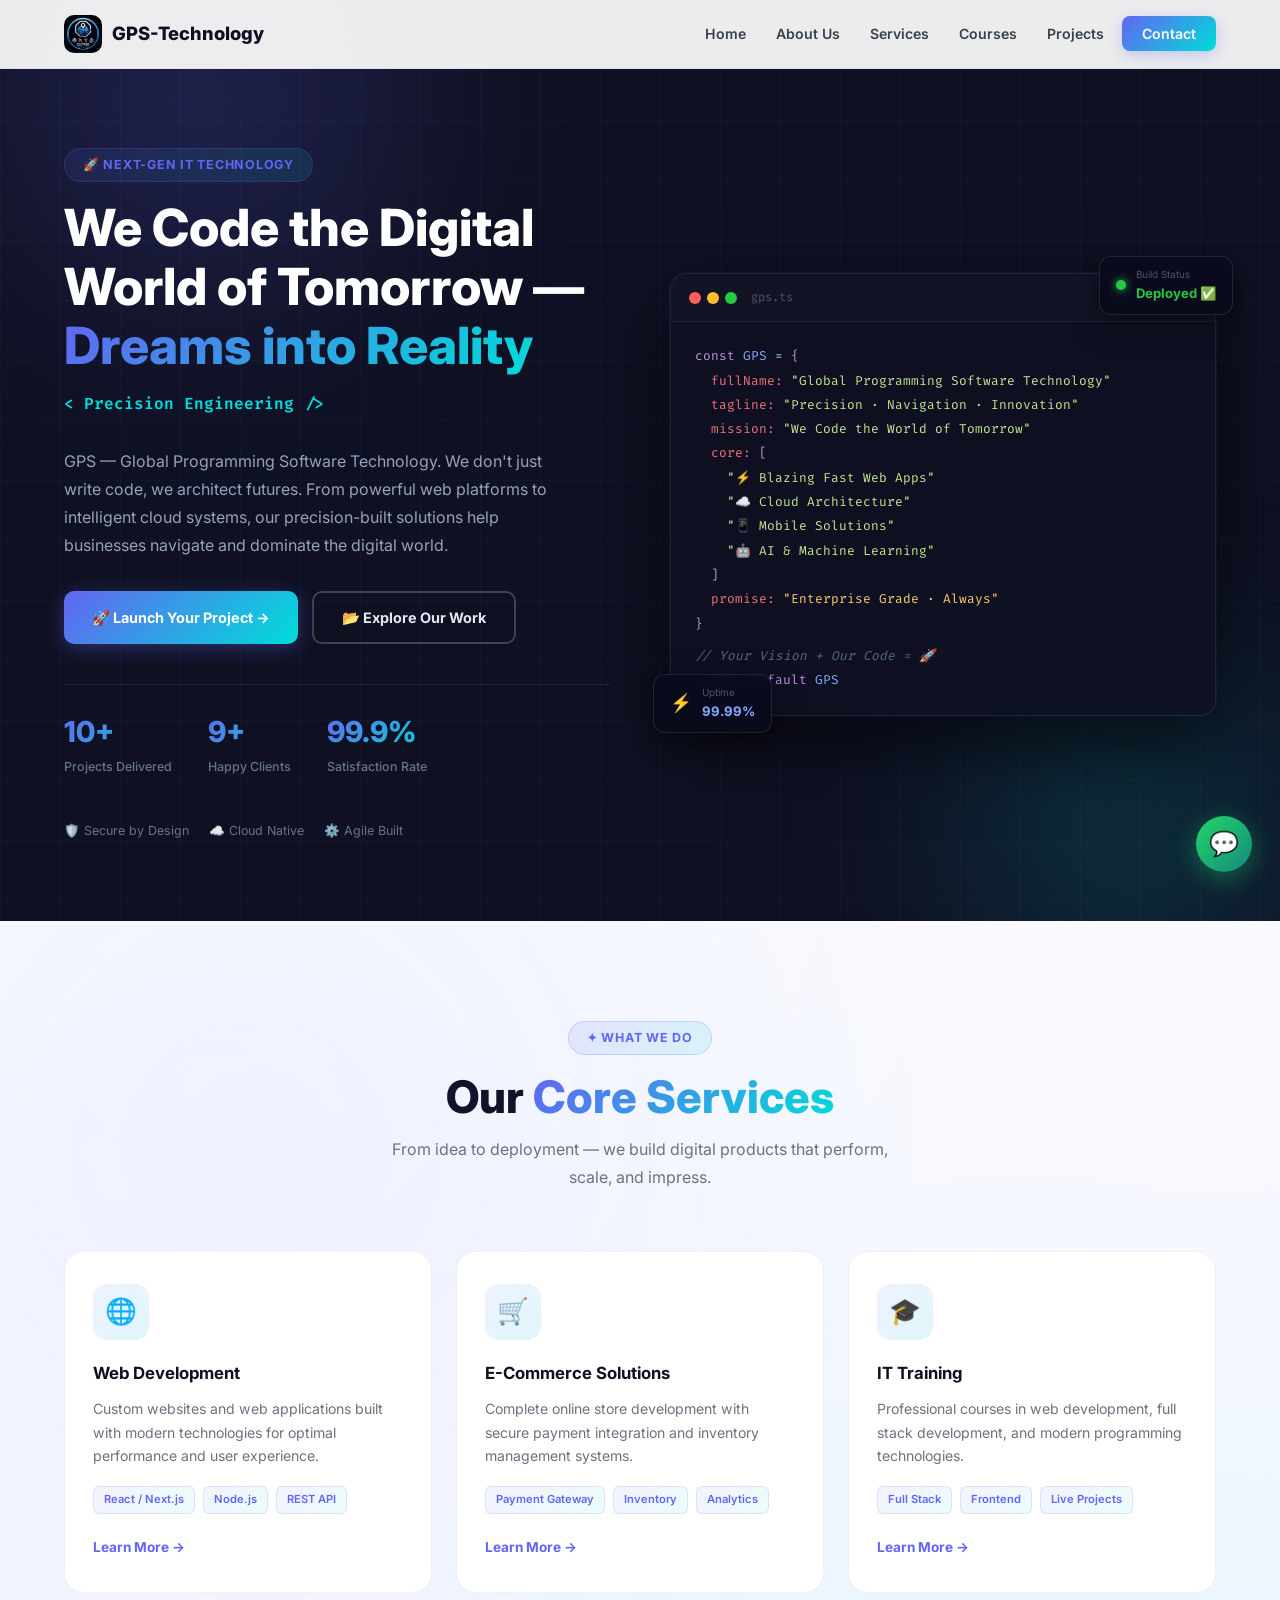
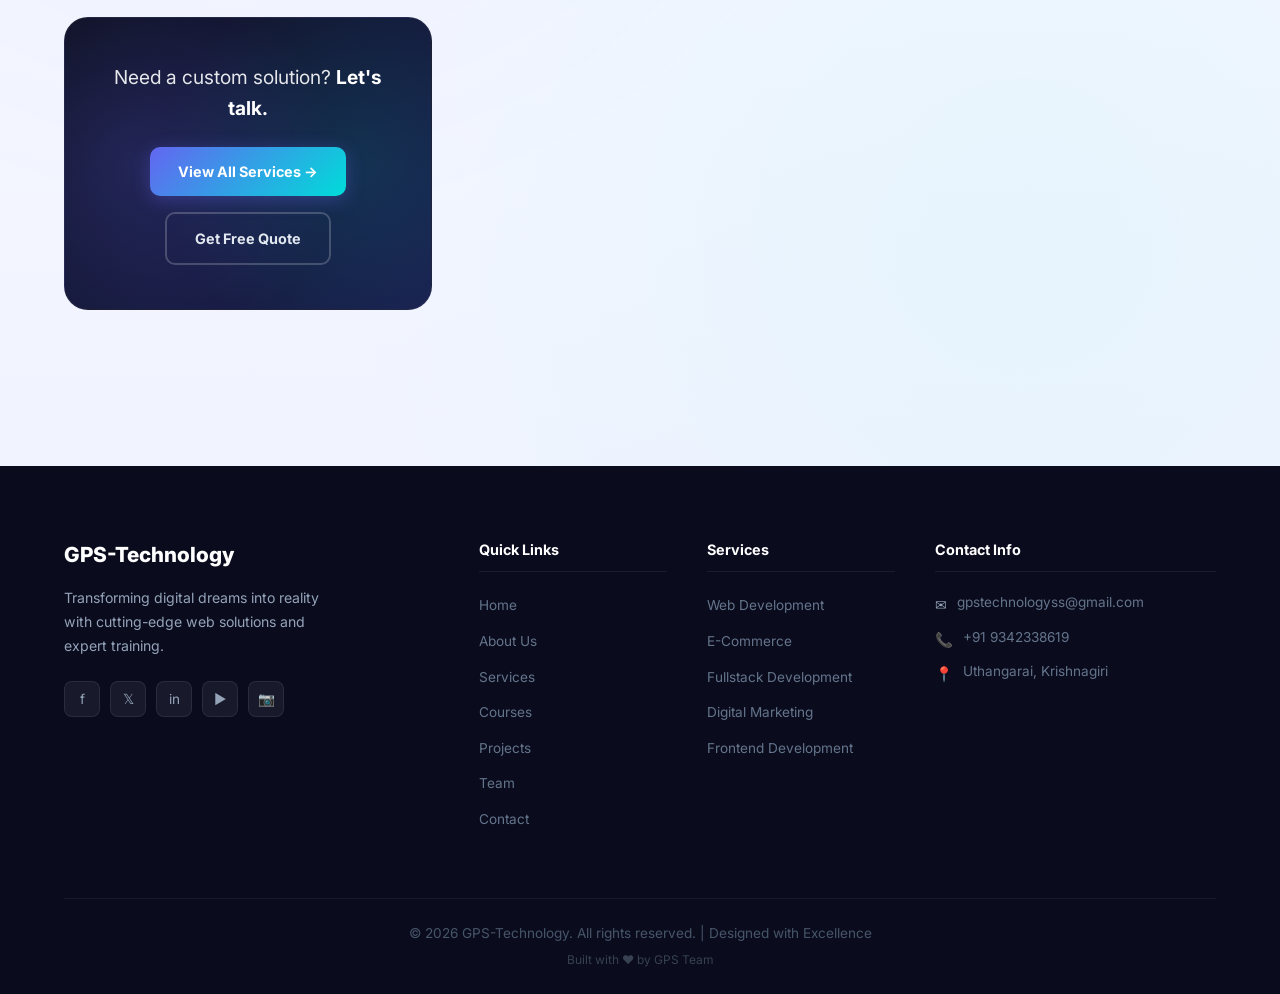
==== index.html @ 662a0df4 "first commit" ====
<!DOCTYPE html>
<html lang="en">
<head>
  <meta charset="UTF-8">
  <meta name="viewport" content="width=device-width, initial-scale=1.0">
  <title>GPS-Technology - Professional IT Services</title>
  <meta name="description" content="GPS-Technology specializes in creating cutting-edge web solutions and providing expert training to help businesses thrive in the digital world.">
  <link rel="preconnect" href="https://fonts.googleapis.com">
  <link href="https://fonts.googleapis.com/css2?family=Inter:wght@400;500;600;700;800&family=Fira+Code:wght@400;600&display=swap" rel="stylesheet">
  <style>
    /* ═══════════════════════════════════════
       CSS RESET & ROOT VARIABLES
    ═══════════════════════════════════════ */
    *, *::before, *::after { box-sizing: border-box; margin: 0; padding: 0; }
    :root {
      --primary: #6366f1;
      --primary-dark: #4f46e5;
      --accent: #00dcd9;
      --bg: #0f1123;
      --bg2: #1a1f4e;
      --text: #f1f5f9;
      --text-muted: #94a3b8;
      --white: #ffffff;
      --card-bg: #ffffff;
      --card-border: rgba(99,102,241,0.12);
      --gradient: linear-gradient(135deg, #6366f1, #00dcd9);
    }
    html { scroll-behavior: smooth; }
    body {
      font-family: 'Inter', sans-serif;
      background: #ffffff;
      color: #0f1123;
      line-height: 1.6;
      overflow-x: hidden;
    }
    a { text-decoration: none; color: inherit; }
    ul { list-style: none; }
    img { max-width: 100%; display: block; }

    /* ═══════════════════════════════════════
       UTILITIES
    ═══════════════════════════════════════ */
    .container {
      width: 100%;
      max-width: 1200px;
      margin: 0 auto;
      padding: 0 24px;
    }
    .gradient-text {
      background: var(--gradient);
      -webkit-background-clip: text;
      -webkit-text-fill-color: transparent;
      background-clip: text;
    }
    .badge {
      display: inline-flex;
      align-items: center;
      gap: 6px;
      padding: 6px 18px;
      border-radius: 999px;
      background: linear-gradient(135deg, rgba(99,102,241,0.12), rgba(0,220,217,0.12));
      color: #6366f1;
      font-size: 0.78rem;
      font-weight: 700;
      letter-spacing: 0.06em;
      text-transform: uppercase;
      border: 1px solid rgba(99,102,241,0.2);
      margin-bottom: 16px;
    }

    /* ═══════════════════════════════════════
       BUTTONS
    ═══════════════════════════════════════ */
    .btn {
      display: inline-flex;
      align-items: center;
      gap: 6px;
      padding: 13px 28px;
      border-radius: 10px;
      font-size: 0.9rem;
      font-weight: 700;
      cursor: pointer;
      transition: all 0.25s ease;
      border: none;
    }
    .btn-primary {
      background: var(--gradient);
      color: #fff;
      box-shadow: 0 4px 18px rgba(99,102,241,0.35);
    }
    .btn-primary:hover {
      transform: translateY(-2px);
      box-shadow: 0 8px 28px rgba(99,102,241,0.5);
    }
    .btn-outline {
      background: transparent;
      color: #6366f1;
      border: 2px solid rgba(99,102,241,0.4);
    }
    .btn-outline:hover {
      background: rgba(99,102,241,0.06);
      border-color: #6366f1;
      transform: translateY(-2px);
    }

    /* ═══════════════════════════════════════
       NAVBAR
    ═══════════════════════════════════════ */
    .navbar {
      position: fixed;
      top: 0; left: 0; right: 0;
      z-index: 1000;
      background: rgba(255,255,255,0.92);
      backdrop-filter: blur(16px);
      -webkit-backdrop-filter: blur(16px);
      border-bottom: 1px solid rgba(99,102,241,0.1);
      transition: box-shadow 0.3s;
    }
    .navbar.scrolled {
      box-shadow: 0 4px 24px rgba(99,102,241,0.1);
    }
    .nav-container {
      max-width: 1200px;
      margin: 0 auto;
      padding: 0 24px;
      height: 68px;
      display: flex;
      align-items: center;
      justify-content: space-between;
    }
    .nav-logo {
      display: flex;
      align-items: center;
      gap: 10px;
      font-weight: 800;
      font-size: 1.15rem;
      color: #0f1123;
    }
    .nav-logo-icon {
      width: 38px; height: 38px;
      border-radius: 10px;
      background: var(--gradient);
      display: flex; align-items: center; justify-content: center;
      color: white;
      font-weight: 900;
      font-size: 1rem;
    }
    .nav-links {
      display: flex;
      align-items: center;
      gap: 6px;
    }
    .nav-links li a {
      font-size: 0.88rem;
      font-weight: 600;
      color: #374151;
      padding: 8px 12px;
      border-radius: 8px;
      transition: color 0.2s, background 0.2s;
    }
    .nav-links li a:hover { color: #6366f1; background: rgba(99,102,241,0.06); }
    .btn-nav {
      background: var(--gradient) !important;
      color: #fff !important;
      padding: 9px 20px !important;
      border-radius: 8px !important;
      box-shadow: 0 4px 14px rgba(99,102,241,0.3);
    }
    .btn-nav:hover { opacity: 0.9; background: none; transform: translateY(-1px); }
    .hamburger {
      display: none;
      flex-direction: column;
      gap: 5px;
      cursor: pointer;
      padding: 4px;
    }
    .hamburger span {
      display: block;
      width: 24px; height: 2px;
      background: #374151;
      border-radius: 2px;
      transition: all 0.3s ease;
    }
    /* Mobile menu */
    .mobile-menu {
      display: none;
      position: fixed;
      top: 68px; left: 0; right: 0;
      background: rgba(255,255,255,0.97);
      backdrop-filter: blur(20px);
      border-bottom: 1px solid rgba(99,102,241,0.1);
      padding: 16px 24px 24px;
      flex-direction: column;
      gap: 4px;
      z-index: 999;
    }
    .mobile-menu.open { display: flex; }
    .mobile-menu a {
      font-size: 0.95rem;
      font-weight: 600;
      color: #374151;
      padding: 12px 16px;
      border-radius: 10px;
      transition: all 0.2s;
    }
    .mobile-menu a:hover { color: #6366f1; background: rgba(99,102,241,0.06); }

    /* ═══════════════════════════════════════
       HERO SECTION
    ═══════════════════════════════════════ */
    .hero {
      min-height: 100vh;
      display: flex;
      align-items: center;
      padding-top: 68px;
      position: relative;
      overflow: hidden;
      background: #0f1123;
    }
    .hero-bg {
      position: absolute;
      inset: 0;
      pointer-events: none;
    }
    .hero-orb {
      position: absolute;
      border-radius: 50%;
      filter: blur(80px);
    }
    .hero-orb-1 {
      width: 600px; height: 600px;
      top: -200px; left: -100px;
      background: radial-gradient(circle, rgba(99,102,241,0.25) 0%, transparent 70%);
      animation: floatOrb 8s ease-in-out infinite;
    }
    .hero-orb-2 {
      width: 500px; height: 500px;
      bottom: -150px; right: -100px;
      background: radial-gradient(circle, rgba(0,220,217,0.2) 0%, transparent 70%);
      animation: floatOrb 10s ease-in-out infinite reverse;
    }
    @keyframes floatOrb {
      0%, 100% { transform: translateY(0); }
      50% { transform: translateY(-30px); }
    }
    .hero-grid {
      position: absolute;
      inset: 0;
      background-image:
        linear-gradient(rgba(99,102,241,0.05) 1px, transparent 1px),
        linear-gradient(90deg, rgba(99,102,241,0.05) 1px, transparent 1px);
      background-size: 60px 60px;
    }
    .hero-content {
      position: relative;
      z-index: 1;
      padding: 80px 0;
    }
    .hero-two-col {
      display: grid;
      grid-template-columns: 1fr 1fr;
      gap: 60px;
      align-items: center;
    }
    /* LEFT */
    .hero-left { color: #f1f5f9; }
    .hero-title {
      font-size: clamp(2rem, 4.5vw, 3.2rem);
      font-weight: 800;
      line-height: 1.15;
      margin-bottom: 16px;
      color: #ffffff;
    }
    .hero-rotate-wrap {
      height: 32px;
      margin-bottom: 24px;
      overflow: hidden;
    }
    .hero-rotate {
      font-family: 'Fira Code', monospace;
      font-size: 1rem;
      color: var(--accent);
      font-weight: 600;
      transition: opacity 0.3s ease;
    }
    .hero-desc {
      font-size: 1rem;
      color: #94a3b8;
      line-height: 1.75;
      max-width: 500px;
      margin-bottom: 32px;
    }
    .hero-actions {
      display: flex;
      gap: 14px;
      flex-wrap: wrap;
      margin-bottom: 40px;
    }
    .hero-actions .btn-outline {
      color: #e2e8f0;
      border-color: rgba(255,255,255,0.2);
    }
    .hero-actions .btn-outline:hover {
      background: rgba(255,255,255,0.06);
      border-color: rgba(255,255,255,0.4);
    }
    .hero-stats {
      display: flex;
      gap: 36px;
      flex-wrap: wrap;
      padding: 24px 0;
      border-top: 1px solid rgba(255,255,255,0.08);
      margin-bottom: 20px;
    }
    .hero-stat-value {
      display: block;
      font-size: 1.8rem;
      font-weight: 800;
      background: var(--gradient);
      -webkit-background-clip: text;
      -webkit-text-fill-color: transparent;
      background-clip: text;
    }
    .hero-stat-label {
      display: block;
      font-size: 0.78rem;
      color: #64748b;
      font-weight: 500;
      margin-top: 2px;
    }
    .hero-trust {
      display: flex;
      gap: 20px;
      flex-wrap: wrap;
    }
    .hero-trust span {
      font-size: 0.78rem;
      color: #64748b;
      display: flex;
      align-items: center;
      gap: 5px;
    }

    /* RIGHT CODE BLOCK */
    .hero-right { position: relative; }
    .code-block {
      position: relative;
      background: rgba(15,17,35,0.9);
      border: 1px solid rgba(255,255,255,0.08);
      border-radius: 16px;
      overflow: visible;
      box-shadow: 0 30px 80px rgba(0,0,0,0.6), 0 0 0 1px rgba(99,102,241,0.1);
      backdrop-filter: blur(20px);
    }
    .code-block-header {
      display: flex;
      align-items: center;
      gap: 6px;
      padding: 14px 18px;
      border-bottom: 1px solid rgba(255,255,255,0.06);
      background: rgba(255,255,255,0.02);
      border-radius: 16px 16px 0 0;
    }
    .dot { width:12px; height:12px; border-radius:50%; display:inline-block; }
    .dot.red    { background:#ff5f57; }
    .dot.yellow { background:#ffbd2e; }
    .dot.green  { background:#28c840; }
    .code-filename {
      margin-left: 8px;
      font-size: 0.75rem;
      color: #4b5563;
      font-family: 'Fira Code', monospace;
    }
    .code-body {
      padding: 22px 24px;
      font-family: 'Fira Code', 'Cascadia Code', monospace;
      font-size: 0.8rem;
      line-height: 1.9;
    }
    .c-keyword  { color: #c792ea; }
    .c-var      { color: #82aaff; }
    .c-op       { color: #89ddff; }
    .c-brace    { color: #c792ea; }
    .c-key      { color: #f07178; }
    .c-str      { color: #c3e88d; }
    .c-accent   { color: #ffcb6b; }
    .c-comment  { color: #546e7a; font-style: italic; margin-top: 8px; display: block; }
    .code-badge {
      position: absolute;
      display: flex;
      align-items: center;
      gap: 10px;
      background: rgba(10,12,30,0.96);
      border: 1px solid rgba(255,255,255,0.1);
      border-radius: 12px;
      padding: 10px 16px;
      box-shadow: 0 8px 28px rgba(0,0,0,0.5);
      backdrop-filter: blur(10px);
      white-space: nowrap;
    }
    .code-badge-top    { top: -18px; right: -18px; }
    .code-badge-bottom { bottom: -18px; left: -18px; }
    .badge-dot {
      width: 10px; height: 10px; border-radius: 50%;
      background: #28c840;
      box-shadow: 0 0 8px #28c840;
      animation: pulse 2s infinite;
    }
    .badge-icon { font-size: 1.1rem; }
    .badge-label { font-size: 0.62rem; color: #4b5563; }
    .badge-value { font-size: 0.82rem; font-weight: 700; }
    .green-text { color: #28c840; }
    .blue-text  { color: #82aaff; }
    @keyframes pulse {
      0%,100% { opacity:1; box-shadow: 0 0 8px #28c840; }
      50% { opacity:0.5; box-shadow: 0 0 4px #28c840; }
    }

    /* ═══════════════════════════════════════
       SERVICES SECTION
    ═══════════════════════════════════════ */
    .services-preview {
      padding: 100px 0;
      background: linear-gradient(180deg, #f8faff 0%, #f1f4ff 100%);
      position: relative;
      overflow: hidden;
    }
    .services-preview::before {
      content: '';
      position: absolute;
      inset: 0;
      background-image:
        radial-gradient(circle at 20% 20%, rgba(99,102,241,0.05) 0%, transparent 50%),
        radial-gradient(circle at 80% 80%, rgba(0,220,217,0.05) 0%, transparent 50%);
      pointer-events: none;
    }
    .section-header {
      text-align: center;
      margin-bottom: 60px;
    }
    .section-title {
      font-size: clamp(1.9rem, 4vw, 2.8rem);
      font-weight: 800;
      color: #0f1123;
      margin-bottom: 12px;
      line-height: 1.2;
    }
    .section-subtitle {
      font-size: 1rem;
      color: #6b7280;
      max-width: 540px;
      margin: 0 auto;
      line-height: 1.7;
    }
    .services-grid-new {
      display: grid;
      grid-template-columns: repeat(3, 1fr);
      gap: 24px;
      margin-bottom: 56px;
    }
    .svc-card {
      position: relative;
      background: #ffffff;
      border: 1px solid rgba(99,102,241,0.1);
      border-radius: 20px;
      padding: 32px 28px;
      transition: transform 0.35s ease, box-shadow 0.35s ease, border-color 0.35s ease;
      overflow: hidden;
    }
    .svc-card:hover {
      transform: translateY(-8px);
      box-shadow: 0 24px 64px rgba(99,102,241,0.13);
      border-color: rgba(99,102,241,0.3);
    }
    .svc-glow {
      position: absolute;
      top: -60px; right: -60px;
      width: 160px; height: 160px;
      border-radius: 50%;
      background: radial-gradient(circle, rgba(99,102,241,0.15), transparent 70%);
      opacity: 0;
      transition: opacity 0.4s ease;
      pointer-events: none;
    }
    .svc-card:hover .svc-glow { opacity: 1; }
    .svc-icon-wrap {
      width: 56px; height: 56px;
      border-radius: 14px;
      background: linear-gradient(135deg, #eef2ff, #e0f7fa);
      display: flex; align-items: center; justify-content: center;
      margin-bottom: 20px;
      transition: transform 0.3s ease;
    }
    .svc-card:hover .svc-icon-wrap { transform: scale(1.1) rotate(-3deg); }
    .svc-icon { font-size: 1.6rem; }
    .svc-title {
      font-size: 1.05rem;
      font-weight: 700;
      color: #0f1123;
      margin-bottom: 10px;
    }
    .svc-desc {
      font-size: 0.88rem;
      color: #6b7280;
      line-height: 1.7;
      margin-bottom: 18px;
    }
    .svc-tags {
      list-style: none;
      padding: 0;
      margin: 0 0 20px;
      display: flex;
      flex-wrap: wrap;
      gap: 8px;
    }
    .svc-tags li {
      font-size: 0.7rem;
      font-weight: 600;
      padding: 4px 10px;
      border-radius: 6px;
      background: linear-gradient(135deg, rgba(99,102,241,0.08), rgba(0,220,217,0.08));
      color: #6366f1;
      border: 1px solid rgba(99,102,241,0.15);
    }
    .svc-link {
      font-size: 0.85rem;
      font-weight: 700;
      color: #6366f1;
      text-decoration: none;
      display: inline-flex;
      align-items: center;
      gap: 4px;
      transition: gap 0.2s ease, color 0.2s ease;
    }
    .svc-link:hover { gap: 8px; color: #4f46e5; }
    .svc-cta-wrap {
      text-align: center;
      padding: 44px 40px;
      background: linear-gradient(135deg, #0f1123, #1a1f4e);
      border-radius: 24px;
      border: 1px solid rgba(255,255,255,0.06);
      position: relative;
      overflow: hidden;
    }
    .svc-cta-wrap::before {
      content: '';
      position: absolute;
      inset: 0;
      background:
        radial-gradient(circle at 20% 50%, rgba(99,102,241,0.2) 0%, transparent 60%),
        radial-gradient(circle at 80% 50%, rgba(0,220,217,0.12) 0%, transparent 60%);
      pointer-events: none;
    }
    .svc-cta-text {
      font-size: 1.2rem;
      color: #e5e7eb;
      margin-bottom: 24px;
      position: relative;
    }
    .svc-cta-text strong { color: #ffffff; }
    .svc-cta-btns {
      display: flex;
      gap: 16px;
      justify-content: center;
      flex-wrap: wrap;
      position: relative;
    }
    .svc-cta-btns .btn-outline {
      color: #e2e8f0;
      border-color: rgba(255,255,255,0.2);
    }
    .svc-cta-btns .btn-outline:hover {
      background: rgba(255,255,255,0.06);
      border-color: rgba(255,255,255,0.4);
    }

    /* ═══════════════════════════════════════
       FOOTER
    ═══════════════════════════════════════ */
    .footer {
      background: #0a0c1e;
      padding: 72px 0 0;
      color: #94a3b8;
    }
    .footer-grid {
      display: grid;
      grid-template-columns: 2fr 1fr 1fr 1.5fr;
      gap: 40px;
      margin-bottom: 56px;
    }
    .footer-brand-name {
      font-size: 1.3rem;
      font-weight: 800;
      color: #ffffff;
      margin-bottom: 14px;
    }
    .footer-brand p {
      font-size: 0.88rem;
      line-height: 1.7;
      margin-bottom: 24px;
      max-width: 280px;
    }
    .footer-social {
      display: flex;
      gap: 10px;
    }
    .footer-social a {
      width: 36px; height: 36px;
      border-radius: 8px;
      background: rgba(255,255,255,0.06);
      border: 1px solid rgba(255,255,255,0.08);
      display: flex; align-items: center; justify-content: center;
      font-size: 0.85rem;
      color: #94a3b8;
      transition: all 0.2s;
    }
    .footer-social a:hover {
      background: rgba(99,102,241,0.2);
      border-color: rgba(99,102,241,0.4);
      color: #6366f1;
      transform: translateY(-2px);
    }
    .footer-col h4 {
      font-size: 0.9rem;
      font-weight: 700;
      color: #ffffff;
      margin-bottom: 20px;
      padding-bottom: 10px;
      border-bottom: 1px solid rgba(255,255,255,0.07);
    }
    .footer-col ul li {
      margin-bottom: 10px;
    }
    .footer-col ul li a {
      font-size: 0.85rem;
      color: #64748b;
      transition: color 0.2s;
    }
    .footer-col ul li a:hover { color: #6366f1; }
    .footer-contact li {
      display: flex;
      align-items: flex-start;
      gap: 10px;
      margin-bottom: 12px;
    }
    .footer-contact li span:first-child {
      font-size: 0.9rem;
      margin-top: 1px;
    }
    .footer-contact li span:last-child {
      font-size: 0.85rem;
      color: #64748b;
    }
    .footer-bottom {
      border-top: 1px solid rgba(255,255,255,0.06);
      padding: 24px 0;
      text-align: center;
    }
    .footer-bottom p:first-child {
      font-size: 0.85rem;
      color: #475569;
      margin-bottom: 6px;
    }
    .footer-bottom p:last-child {
      font-size: 0.75rem;
      color: #374151;
    }

    /* ═══════════════════════════════════════
       WHATSAPP BUTTON
    ═══════════════════════════════════════ */
    .whatsapp-btn {
      position: fixed;
      bottom: 28px;
      right: 28px;
      width: 56px; height: 56px;
      border-radius: 50%;
      background: linear-gradient(135deg, #25d366, #128c7e);
      display: flex;
      align-items: center;
      justify-content: center;
      font-size: 1.5rem;
      box-shadow: 0 6px 24px rgba(37,211,102,0.4);
      z-index: 900;
      transition: transform 0.25s ease, box-shadow 0.25s ease;
      animation: waBounce 3s ease-in-out infinite;
    }
    .whatsapp-btn:hover {
      transform: scale(1.1) translateY(-2px);
      box-shadow: 0 10px 32px rgba(37,211,102,0.55);
    }
    @keyframes waBounce {
      0%,100% { transform: scale(1); }
      50% { transform: scale(1.06); }
    }

    /* ═══════════════════════════════════════
       SCROLL ANIMATIONS
    ═══════════════════════════════════════ */
    .fade-up {
      opacity: 0;
      transform: translateY(30px);
      transition: opacity 0.6s ease, transform 0.6s ease;
      transition-delay: var(--delay, 0ms);
    }
    .fade-up.visible {
      opacity: 1;
      transform: translateY(0);
    }

    /* ═══════════════════════════════════════
       RESPONSIVE
    ═══════════════════════════════════════ */
    @media (max-width: 1024px) {
      .services-grid-new { grid-template-columns: repeat(2, 1fr); }
      .footer-grid { grid-template-columns: 1fr 1fr; }
    }
    @media (max-width: 900px) {
      .hero-two-col { grid-template-columns: 1fr; }
      .hero-right { display: none; }
    }
    @media (max-width: 768px) {
      .nav-links { display: none; }
      .hamburger { display: flex; }
      .footer-grid { grid-template-columns: 1fr; gap: 32px; }
      .hero-title { font-size: 1.9rem; }
      .hero-actions { flex-direction: column; }
      .hero-actions .btn { width: 100%; justify-content: center; }
      .hero-stats { gap: 20px; }
    }
    @media (max-width: 600px) {
      .services-grid-new { grid-template-columns: 1fr; }
      .svc-cta-wrap { padding: 32px 20px; }
    }
  </style>
</head>
<body>

<!-- NAVBAR -->
<nav class="navbar" id="navbar">
  <div class="nav-container">
    <a href="index.html" class="nav-logo">
      <img src="gps_logo.png" alt="GPS Logo" style="width:38px;height:38px;border-radius:10px;object-fit:cover;">
      <span>GPS-Technology</span>
    </a>
    <ul class="nav-links">
      <li><a href="index.html">Home</a></li>
      <li><a href="about.html">About Us</a></li>
      <li><a href="services.html">Services</a></li>
      <li><a href="courses.html">Courses</a></li>
      <li><a href="projects.html">Projects</a></li>
      <li><a href="contact.html" class="btn-nav">Contact</a></li>
    </ul>
    <div class="hamburger" id="hamburger">
      <span></span><span></span><span></span>
    </div>
  </div>
</nav>

<!-- MOBILE MENU -->
<div class="mobile-menu" id="mobileMenu">
  <a href="index.html">Home</a>
  <a href="about.html">About Us</a>
  <a href="services.html">Services</a>
  <a href="courses.html">Courses</a>
  <a href="projects.html">Projects</a>
  <a href="contact.html">Contact</a>
</div>

<!-- HERO -->
<section class="hero">
  <div class="hero-bg">
    <div class="hero-orb hero-orb-1"></div>
    <div class="hero-orb hero-orb-2"></div>
    <div class="hero-grid"></div>
  </div>
  <div class="container">
    <div class="hero-content hero-two-col">

      <!-- LEFT -->
      <div class="hero-left">
        <div class="badge">🚀 Next-Gen IT Technology</div>
        <h1 class="hero-title">
          We Code the Digital World of Tomorrow —<br>
          <span class="gradient-text">Dreams into Reality</span>
        </h1>
        <div class="hero-rotate-wrap">
          <span class="hero-rotate" id="heroRotate">&lt; Precision Engineering /&gt;</span>
        </div>
        <p class="hero-desc">
          GPS — Global Programming Software Technology. We don't just write code, we architect futures. From powerful web platforms to intelligent cloud systems, our precision-built solutions help businesses navigate and dominate the digital world.
        </p>
        <div class="hero-actions">
          <a href="projects.html" class="btn btn-primary">🚀 Launch Your Project →</a>
          <a href="contact.html" class="btn btn-outline">📂 Explore Our Work</a>
        </div>
        <div class="hero-stats">
          <div>
            <span class="hero-stat-value">10+</span>
            <span class="hero-stat-label">Projects Delivered</span>
          </div>
          <div>
            <span class="hero-stat-value">9+</span>
            <span class="hero-stat-label">Happy Clients</span>
          </div>
          <div>
            <span class="hero-stat-value">99.9%</span>
            <span class="hero-stat-label">Satisfaction Rate</span>
          </div>
        </div>
        <div class="hero-trust">
          <span>🛡️ Secure by Design</span>
          <span>☁️ Cloud Native</span>
          <span>⚙️ Agile Built</span>
        </div>
      </div>

      <!-- RIGHT CODE BLOCK -->
      <div class="hero-right">
        <div class="code-block">
          <div class="code-block-header">
            <span class="dot red"></span>
            <span class="dot yellow"></span>
            <span class="dot green"></span>
            <span class="code-filename">gps.ts</span>
          </div>
          <div class="code-body">
            <div><span class="c-keyword">const</span> <span class="c-var">GPS</span> <span class="c-op">=</span> <span class="c-brace">{</span></div>
            <div>&nbsp;&nbsp;<span class="c-key">fullName:</span> <span class="c-str">"Global Programming Software Technology"</span>,</div>
            <div>&nbsp;&nbsp;<span class="c-key">tagline:</span> <span class="c-str">"Precision · Navigation · Innovation"</span>,</div>
            <div>&nbsp;&nbsp;<span class="c-key">mission:</span> <span class="c-str">"We Code the World of Tomorrow"</span>,</div>
            <div>&nbsp;&nbsp;<span class="c-key">core:</span> <span class="c-brace">[</span></div>
            <div>&nbsp;&nbsp;&nbsp;&nbsp;<span class="c-str">"⚡ Blazing Fast Web Apps"</span>,</div>
            <div>&nbsp;&nbsp;&nbsp;&nbsp;<span class="c-str">"☁️ Cloud Architecture"</span>,</div>
            <div>&nbsp;&nbsp;&nbsp;&nbsp;<span class="c-str">"📱 Mobile Solutions"</span>,</div>
            <div>&nbsp;&nbsp;&nbsp;&nbsp;<span class="c-str">"🤖 AI &amp; Machine Learning"</span>,</div>
            <div>&nbsp;&nbsp;<span class="c-brace">]</span>,</div>
            <div>&nbsp;&nbsp;<span class="c-key">promise:</span> <span class="c-accent">"Enterprise Grade · Always"</span></div>
            <div><span class="c-brace">}</span>;</div>
            <span class="c-comment">// Your Vision + Our Code = 🚀</span>
            <div><span class="c-keyword">export default</span> <span class="c-var">GPS</span>;</div>
          </div>
          <div class="code-badge code-badge-top">
            <span class="badge-dot"></span>
            <div>
              <div class="badge-label">Build Status</div>
              <div class="badge-value green-text">Deployed ✅</div>
            </div>
          </div>
          <div class="code-badge code-badge-bottom">
            <span class="badge-icon">⚡</span>
            <div>
              <div class="badge-label">Uptime</div>
              <div class="badge-value blue-text">99.99%</div>
            </div>
          </div>
        </div>
      </div>

    </div>
  </div>
</section>

<!-- SERVICES SECTION -->
<section class="services-preview">
  <div class="container">
    <div class="section-header">
      <div class="badge">✦ What We Do</div>
      <h2 class="section-title">Our <span class="gradient-text">Core Services</span></h2>
      <p class="section-subtitle">From idea to deployment — we build digital products that perform, scale, and impress.</p>
    </div>

    <div class="services-grid-new">
      <!-- Card 1 -->
      <div class="svc-card fade-up" style="--delay:0ms">
        <div class="svc-glow"></div>
        <div class="svc-icon-wrap"><span class="svc-icon">🌐</span></div>
        <h3 class="svc-title">Web Development</h3>
        <p class="svc-desc">Custom websites and web applications built with modern technologies for optimal performance and user experience.</p>
        <ul class="svc-tags">
          <li>React / Next.js</li>
          <li>Node.js</li>
          <li>REST API</li>
        </ul>
        <a href="services.html" class="svc-link">Learn More →</a>
      </div>
      <!-- Card 2 -->
      <div class="svc-card fade-up" style="--delay:100ms">
        <div class="svc-glow"></div>
        <div class="svc-icon-wrap"><span class="svc-icon">🛒</span></div>
        <h3 class="svc-title">E-Commerce Solutions</h3>
        <p class="svc-desc">Complete online store development with secure payment integration and inventory management systems.</p>
        <ul class="svc-tags">
          <li>Payment Gateway</li>
          <li>Inventory</li>
          <li>Analytics</li>
        </ul>
        <a href="services.html" class="svc-link">Learn More →</a>
      </div>
      <!-- Card 3 -->
      <div class="svc-card fade-up" style="--delay:200ms">
        <div class="svc-glow"></div>
        <div class="svc-icon-wrap"><span class="svc-icon">🎓</span></div>
        <h3 class="svc-title">IT Training</h3>
        <p class="svc-desc">Professional courses in web development, full stack development, and modern programming technologies.</p>
        <ul class="svc-tags">
          <li>Full Stack</li>
          <li>Frontend</li>
          <li>Live Projects</li>
        </ul>
        <a href="services.html" class="svc-link">Learn More →</a>
      </div>
    <div class="svc-cta-wrap">
      <p class="svc-cta-text">Need a custom solution? <strong>Let's talk.</strong></p>
      <div class="svc-cta-btns">
        <a href="services.html" class="btn btn-primary">View All Services →</a>
        <a href="contact.html" class="btn btn-outline">Get Free Quote</a>
      </div>
    </div>
  </div>
</section>

<!-- FOOTER -->
<footer class="footer">
  <div class="container">
    <div class="footer-grid">
      <div class="footer-brand">
        <div class="footer-brand-name">GPS-Technology</div>
        <p>Transforming digital dreams into reality with cutting-edge web solutions and expert training.</p>
        <div class="footer-social">
          <a href="https://facebook.com" target="_blank" title="Facebook">f</a>
          <a href="https://twitter.com" target="_blank" title="Twitter">𝕏</a>
          <a href="https://linkedin.com" target="_blank" title="LinkedIn">in</a>
          <a href="https://youtube.com" target="_blank" title="YouTube">▶</a>
          <a href="https://instagram.com" target="_blank" title="Instagram">📷</a>
        </div>
      </div>
      <div class="footer-col">
        <h4>Quick Links</h4>
        <ul>
          <li><a href="index.html">Home</a></li>
          <li><a href="about.html">About Us</a></li>
          <li><a href="services.html">Services</a></li>
          <li><a href="courses.html">Courses</a></li>
          <li><a href="projects.html">Projects</a></li>
          <li><a href="team.html">Team</a></li>
          <li><a href="contact.html">Contact</a></li>
        </ul>
      </div>
      <div class="footer-col">
        <h4>Services</h4>
        <ul>
          <li><a href="services.html">Web Development</a></li>
          <li><a href="services.html">E-Commerce</a></li>
          <li><a href="services.html">Fullstack Development</a></li>
          <li><a href="services.html">Digital Marketing</a></li>
          <li><a href="services.html">Frontend Development</a></li>
        </ul>
      </div>
      <div class="footer-col">
        <h4>Contact Info</h4>
        <ul class="footer-contact">
          <li><span>✉</span><span>gpstechnologyss@gmail.com</span></li>
          <li><span>📞</span><span>+91 9342338619</span></li>
          <li><span>📍</span><span>Uthangarai, Krishnagiri</span></li>
        </ul>
      </div>
    </div>
    <div class="footer-bottom">
      <p>© 2026 GPS-Technology. All rights reserved. | Designed with Excellence</p>
      <p>Built with ❤️ by GPS Team</p>
    </div>
  </div>
</footer>

<!-- WHATSAPP BUTTON -->
<a href="https://wa.me/919342338619?text=Hello!%20I'm%20interested%20in%20your%20services."
   target="_blank" class="whatsapp-btn" title="Chat on WhatsApp">💬</a>

<script>
  // ── Navbar scroll shadow
  const navbar = document.getElementById('navbar');
  window.addEventListener('scroll', () => {
    navbar.classList.toggle('scrolled', window.scrollY > 20);
  });

  // ── Hamburger toggle
  const hamburger = document.getElementById('hamburger');
  const mobileMenu = document.getElementById('mobileMenu');
  hamburger.addEventListener('click', () => {
    mobileMenu.classList.toggle('open');
  });
  // Close mobile menu on link click
  mobileMenu.querySelectorAll('a').forEach(link => {
    link.addEventListener('click', () => mobileMenu.classList.remove('open'));
  });

  // ── Rotating hero tagline
  const lines = [
    '< Precision Engineering />',
    '< Global Scale Solutions />',
    '< Innovation at Every Line />',
    '< Software That Navigates />',
    '< Technology Without Limits />'
  ];
  let idx = 0;
  const el = document.getElementById('heroRotate');
  if (el) {
    el.style.transition = 'opacity 0.3s ease';
    setInterval(() => {
      el.style.opacity = '0';
      setTimeout(() => {
        idx = (idx + 1) % lines.length;
        el.textContent = lines[idx];
        el.style.opacity = '1';
      }, 300);
    }, 3000);
  }

  // ── Scroll fade-up animation
  const observer = new IntersectionObserver((entries) => {
    entries.forEach(entry => {
      if (entry.isIntersecting) {
        entry.target.classList.add('visible');
      }
    });
  }, { threshold: 0.1 });

  document.querySelectorAll('.fade-up').forEach(el => observer.observe(el));
</script>

</body>
</html>
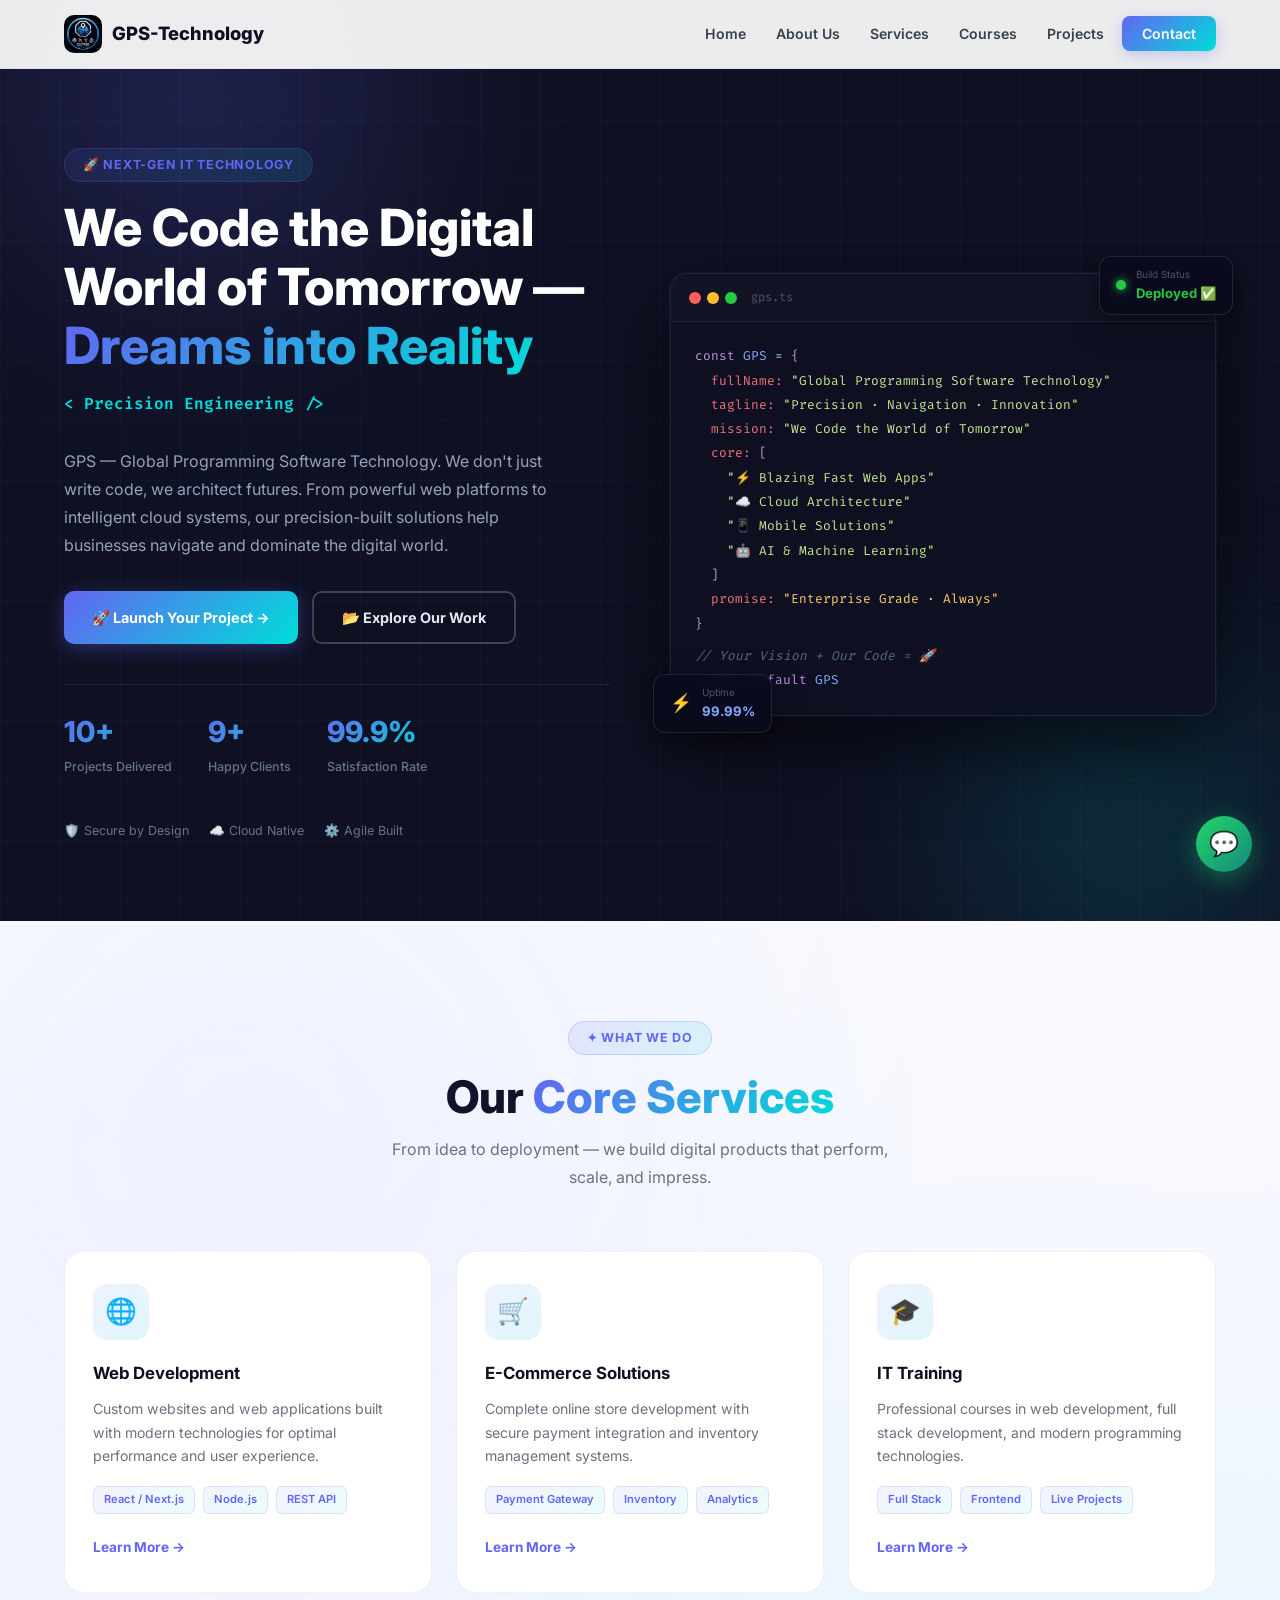
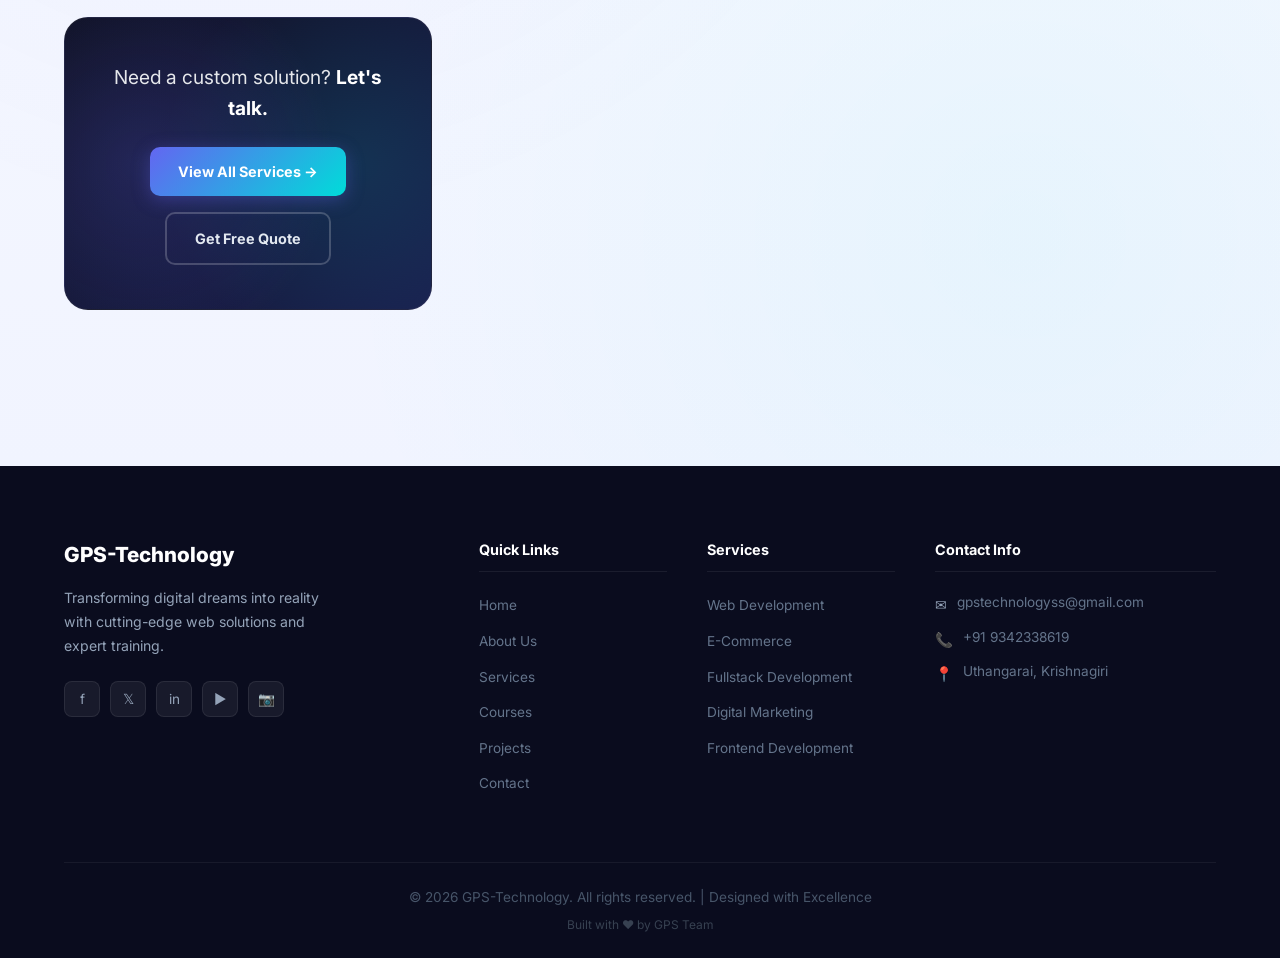
==== commit 32597d17: "unga change pathina message" ====
--- a/index.html
+++ b/index.html
@@ -943,7 +943,6 @@
           <li><a href="services.html">Services</a></li>
           <li><a href="courses.html">Courses</a></li>
           <li><a href="projects.html">Projects</a></li>
-          <li><a href="team.html">Team</a></li>
           <li><a href="contact.html">Contact</a></li>
         </ul>
       </div>
